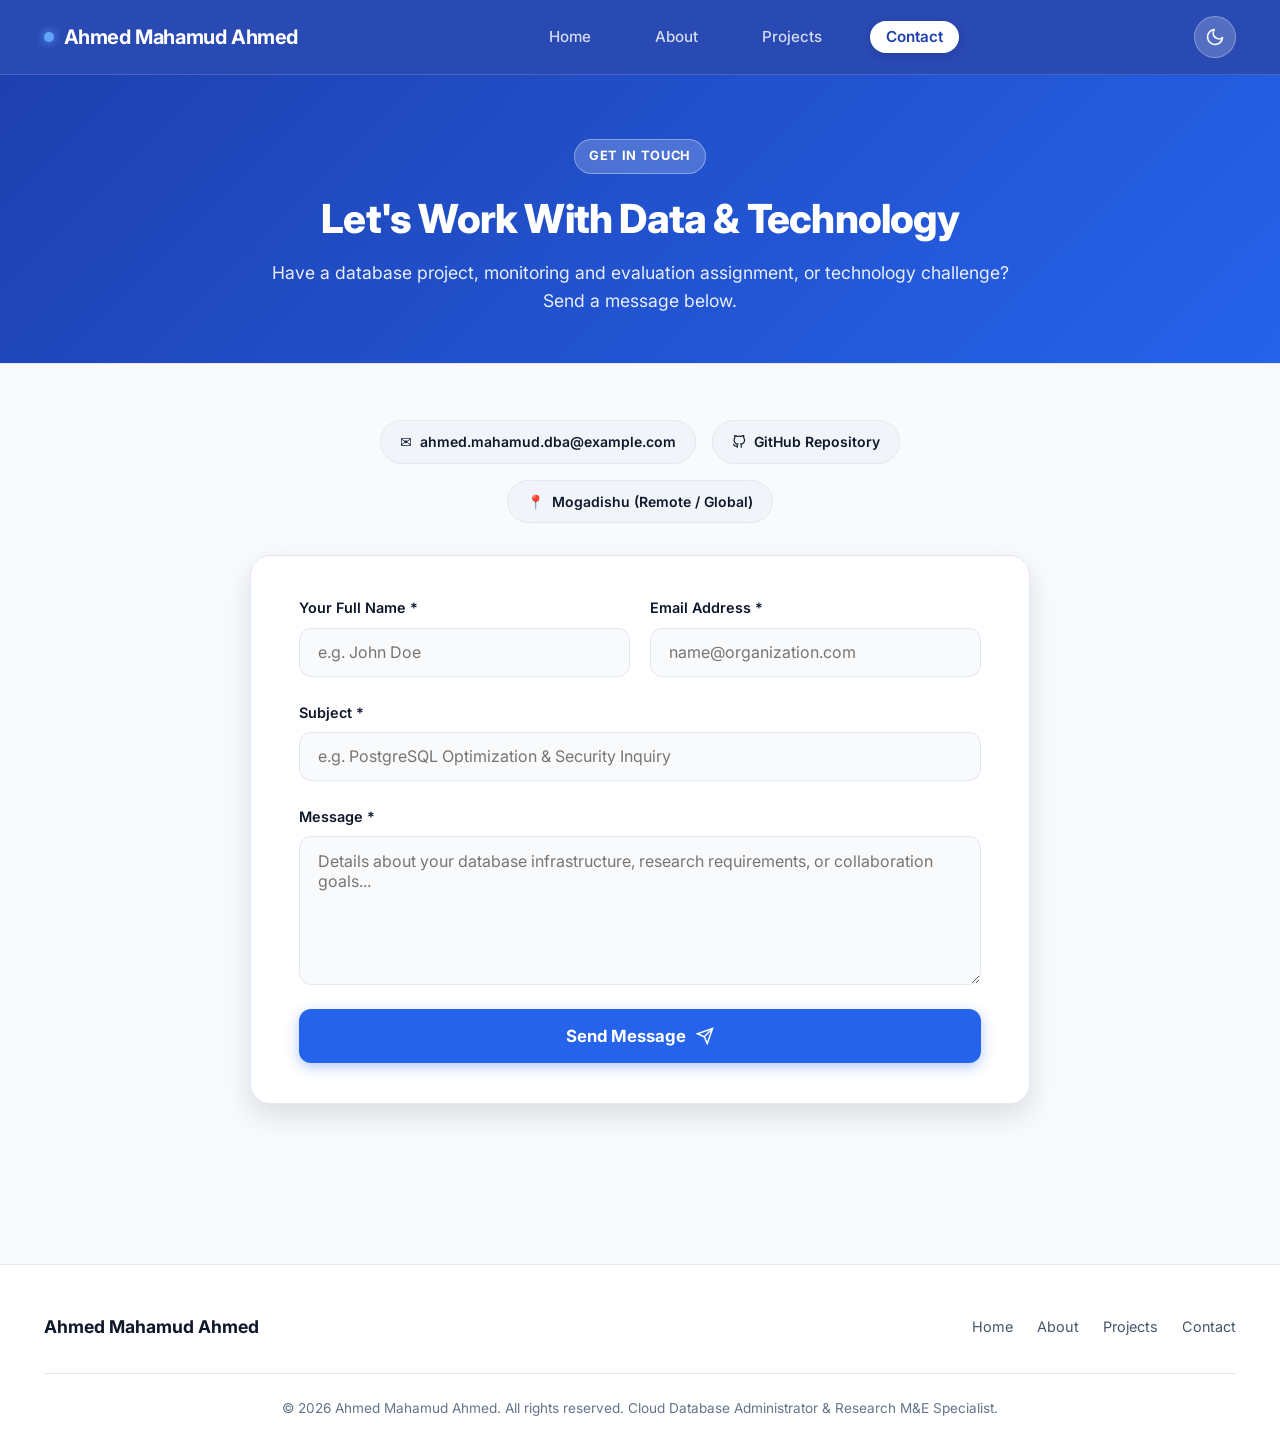
==== contact.html @ e93e739c "Initial commit: Complete portfolio website for Ahmed Mahamud Ahmed" ====
<!DOCTYPE html>
<html lang="en" data-theme="light">
<head>
  <meta charset="UTF-8" />
  <meta name="viewport" content="width=device-width, initial-scale=1.0" />
  <title>Contact | Ahmed Mahamud Ahmed</title>
  <meta name="description" content="Get in touch with Ahmed Mahamud Ahmed for database administration projects, PostgreSQL/SQL Server optimization, cloud database security, or research M&E assignments." />

  <!-- Google Fonts & Stylesheet -->
  <link rel="preconnect" href="https://fonts.googleapis.com">
  <link rel="preconnect" href="https://fonts.gstatic.com" crossorigin>
  <link href="https://fonts.googleapis.com/css2?family=Inter:wght@400;500;600;700;800&display=swap" rel="stylesheet">
  <link rel="stylesheet" href="css/style.css" />
</head>
<body>

  <!-- Navigation Bar -->
  <header class="navbar" id="navbar">
    <div class="container nav-container">
      <a href="index.html" class="nav-brand">
        <span class="brand-dot"></span>
        Ahmed Mahamud Ahmed
      </a>

      <nav>
        <ul class="nav-links">
          <li><a href="index.html" class="nav-link">Home</a></li>
          <li><a href="about.html" class="nav-link">About</a></li>
          <li><a href="projects.html" class="nav-link">Projects</a></li>
          <li><a href="contact.html" class="nav-link active">Contact</a></li>
        </ul>
      </nav>

      <div class="nav-actions">
        <button class="theme-toggle-btn" aria-label="Toggle Theme"></button>
        <button class="mobile-toggle-btn" aria-label="Open Navigation Menu">☰</button>
      </div>
    </div>
  </header>

  <!-- Mobile Drawer Overlay -->
  <div class="mobile-menu-overlay" id="mobile-menu-overlay">
    <div class="mobile-drawer">
      <div class="mobile-drawer-header">
        <span class="nav-brand">Ahmed Mahamud</span>
        <button class="mobile-drawer-close mobile-toggle-btn" aria-label="Close Navigation Menu">✕</button>
      </div>
      <ul class="mobile-nav-links">
        <li><a href="index.html" class="mobile-nav-link">Home</a></li>
        <li><a href="about.html" class="mobile-nav-link">About</a></li>
        <li><a href="projects.html" class="mobile-nav-link">Projects</a></li>
        <li><a href="contact.html" class="mobile-nav-link active">Contact</a></li>
      </ul>
      <div style="margin-top: auto; padding-top: 2rem;">
        <button class="theme-toggle-btn" style="width: 100%; border-radius: var(--radius-md);" aria-label="Toggle Theme">Toggle Dark/Light Mode</button>
      </div>
    </div>
  </div>

  <main>
    <!-- PAGE HEADER -->
    <header class="page-header">
      <div class="container" style="text-align: center;">
        <span class="badge badge-hero" style="margin-bottom: 0.8rem;">GET IN TOUCH</span>
        <h1 class="page-header-title" style="margin: 0 auto 0.5rem auto;">Let's Work With Data &amp; Technology</h1>
        <p class="page-header-subtitle" style="margin: 0 auto;">
          Have a database project, monitoring and evaluation assignment, or technology challenge? Send a message below.
        </p>
      </div>
    </header>

    <!-- REDESIGNED CENTERED CONTACT FORM SECTION -->
    <section class="section-padding" style="padding-top: 0;">
      <div class="container">
        <div class="contact-container-centered reveal">
          
          <!-- QUICK CONTACT CHIPS ROW -->
          <div class="contact-header-chips">
            <a href="mailto:ahmed.mahamud.dba@example.com" class="contact-chip">
              <span>✉️</span> ahmed.mahamud.dba@example.com
            </a>
            <a href="https://github.com/Garjoox/Ahmed-mohamud" target="_blank" rel="noopener" class="contact-chip">
              <svg width="14" height="14" viewBox="0 0 24 24" fill="none" stroke="currentColor" stroke-width="2"><path d="M9 19c-5 1.5-5-2.5-7-3m14 6v-3.87a3.37 3.37 0 0 0-.94-2.61c3.14-.35 6.44-1.54 6.44-7A5.44 5.44 0 0 0 20 4.77 5.07 5.07 0 0 0 19.91 1S18.73.65 16 2.48a13.38 13.38 0 0 0-7 0C6.27.65 5.09 1 5.09 1A5.07 5.07 0 0 0 5 4.77a5.44 5.44 0 0 0-1.5 3.78c0 5.42 3.3 6.61 6.44 7A3.37 3.37 0 0 0 9 18.13V22"></path></svg>
              GitHub Repository
            </a>
            <span class="contact-chip" style="cursor: default;">
              <span>📍</span> Mogadishu (Remote / Global)
            </span>
          </div>

          <!-- MAIN CONTACT CARD & FORM -->
          <div class="contact-card-redesigned">
            <form id="contact-form" novalidate>
              <div style="display: grid; grid-template-columns: 1fr 1fr; gap: 1.25rem;">
                <div class="form-group">
                  <label class="form-label" for="contact-name">Your Full Name *</label>
                  <input type="text" class="form-input" id="contact-name" placeholder="e.g. John Doe" required />
                </div>

                <div class="form-group">
                  <label class="form-label" for="contact-email">Email Address *</label>
                  <input type="email" class="form-input" id="contact-email" placeholder="name@organization.com" required />
                </div>
              </div>

              <div class="form-group">
                <label class="form-label" for="contact-subject">Subject *</label>
                <input type="text" class="form-input" id="contact-subject" placeholder="e.g. PostgreSQL Optimization &amp; Security Inquiry" required />
              </div>

              <div class="form-group">
                <label class="form-label" for="contact-message">Message *</label>
                <textarea class="form-textarea" id="contact-message" rows="6" placeholder="Details about your database infrastructure, research requirements, or collaboration goals..." required></textarea>
              </div>

              <button type="submit" class="btn btn-primary" style="width: 100%; padding: 1rem; font-size: 1.05rem; font-weight: 700; border-radius: var(--radius-md);">
                Send Message
                <svg width="18" height="18" viewBox="0 0 24 24" fill="none" stroke="currentColor" stroke-width="2"><line x1="22" y1="2" x2="11" y2="13"></line><polygon points="22 2 15 22 11 13 2 9 22 2"></polygon></svg>
              </button>
            </form>

            <!-- Success State Box -->
            <div id="contact-success-box" style="display: none; margin-top: 1.75rem; padding: 1.5rem; background: var(--bg-tertiary); border: 1px solid #10B981; border-radius: var(--radius-md); text-align: center;">
              <h4 style="color: #10B981; font-weight: 700; font-size: 1.1rem; margin-bottom: 0.5rem; display: flex; align-items: center; justify-content: center; gap: 0.5rem;">
                <span>✓</span> Message Prepared Successfully!
              </h4>
              <p style="font-size: 0.95rem; color: var(--text-secondary); margin-bottom: 1.25rem;">
                Your inquiry has been validated. Click below to launch your default email client to complete sending:
              </p>
              <a id="btn-mailto-fallback" href="#" class="btn btn-primary btn-sm" style="padding: 0.7rem 1.5rem;">
                Open Email Client
              </a>
            </div>
          </div>

        </div>
      </div>
    </section>
  </main>

  <!-- Footer -->
  <footer class="footer">
    <div class="container">
      <div class="footer-content">
        <div class="footer-brand">
          Ahmed Mahamud Ahmed
        </div>
        <ul class="footer-links">
          <li><a href="index.html" class="footer-link">Home</a></li>
          <li><a href="about.html" class="footer-link">About</a></li>
          <li><a href="projects.html" class="footer-link">Projects</a></li>
          <li><a href="contact.html" class="footer-link">Contact</a></li>
        </ul>
      </div>
      <div class="footer-bottom">
        &copy; 2026 Ahmed Mahamud Ahmed. All rights reserved. Cloud Database Administrator &amp; Research M&amp;E Specialist.
      </div>
    </div>
  </footer>

  <!-- JavaScript Modules -->
  <script src="js/theme.js"></script>
  <script src="js/main.js"></script>
</body>
</html>
---- css/style.css ----
/* ==========================================================================
   AHMED MAHAMUD AHMED - PORTFOLIO DESIGN SYSTEM
   Cloud Database Administrator | PostgreSQL | SQL Server | Research M&E
   ========================================================================== */

/* --------------------------------------------------------------------------
   1. CSS Custom Properties / Design Tokens
   -------------------------------------------------------------------------- */
:root {
  /* Default Light Theme Palette (Inspired by Vibrant Royal Blue Header) */
  --bg-primary: #F8FAFC;
  --bg-secondary: #FFFFFF;
  --bg-tertiary: #F1F5F9;
  --bg-glass: rgba(255, 255, 255, 0.85);
  
  --hero-bg: linear-gradient(135deg, #1E40AF 0%, #2563EB 60%, #3B82F6 100%);
  --hero-text: #FFFFFF;
  --hero-text-muted: rgba(255, 255, 255, 0.9);
  
  --text-primary: #0F172A;
  --text-secondary: #475569;
  --text-muted: #64748B;
  
  --accent-primary: #2563EB;
  --accent-hover: #1D4ED8;
  --accent-light: #EFF6FF;
  --accent-secondary: #0D9488;
  --accent-warm: #F97316;
  
  --border-color: #E2E8F0;
  --border-focus: #2563EB;
  --glass-border: rgba(226, 232, 240, 0.8);
  
  --shadow-sm: 0 1px 3px rgba(15, 23, 42, 0.06);
  --shadow-md: 0 4px 12px rgba(15, 23, 42, 0.08);
  --shadow-lg: 0 12px 28px rgba(15, 23, 42, 0.12);
  --shadow-glow: 0 0 30px rgba(37, 99, 235, 0.25);
  
  --radius-sm: 6px;
  --radius-md: 12px;
  --radius-lg: 20px;
  --radius-full: 9999px;
  
  --font-family: 'Inter', system-ui, -apple-system, BlinkMacSystemFont, 'Segoe UI', Roboto, sans-serif;
  --font-code: 'JetBrains Mono', Consolas, Monaco, monospace;
  --transition-fast: 0.2s cubic-bezier(0.4, 0, 0.2, 1);
  --transition-normal: 0.3s cubic-bezier(0.4, 0, 0.2, 1);
}

[data-theme="dark"] {
  /* Dark Theme Palette */
  --bg-primary: #0B0F19;
  --bg-secondary: #111827;
  --bg-tertiary: #1E293B;
  --bg-glass: rgba(17, 24, 39, 0.88);
  
  --hero-bg: linear-gradient(135deg, #0B0F19 0%, #1E293B 70%, #0F172A 100%);
  --hero-text: #F8FAFC;
  --hero-text-muted: #94A3B8;
  
  --text-primary: #F8FAFC;
  --text-secondary: #94A3B8;
  --text-muted: #64748B;
  
  --accent-primary: #38BDF8;
  --accent-hover: #7DD3FC;
  --accent-light: rgba(56, 189, 248, 0.12);
  --accent-secondary: #2DD4BF;
  --accent-warm: #FB923C;
  
  --border-color: #1E293B;
  --border-focus: #38BDF8;
  --glass-border: rgba(255, 255, 255, 0.1);
  
  --shadow-sm: 0 1px 3px rgba(0, 0, 0, 0.4);
  --shadow-md: 0 4px 14px rgba(0, 0, 0, 0.45);
  --shadow-lg: 0 16px 32px rgba(0, 0, 0, 0.6);
  --shadow-glow: 0 0 30px rgba(56, 189, 248, 0.25);
}

/* --------------------------------------------------------------------------
   2. Reset & Global Styles
   -------------------------------------------------------------------------- */
*, *::before, *::after {
  box-sizing: border-box;
  margin: 0;
  padding: 0;
}

html {
  scroll-behavior: smooth;
  font-size: 16px;
}

body {
  font-family: var(--font-family);
  background-color: var(--bg-primary);
  color: var(--text-primary);
  line-height: 1.6;
  transition: background-color var(--transition-normal), color var(--transition-normal);
  overflow-x: hidden;
  min-height: 100vh;
  display: flex;
  flex-direction: column;
}

main {
  flex: 1 0 auto;
}

a {
  color: var(--accent-primary);
  text-decoration: none;
  transition: color var(--transition-fast);
}

a:hover {
  color: var(--accent-hover);
}

img {
  max-width: 100%;
  height: auto;
  display: block;
}

button, input, select, textarea {
  font-family: inherit;
  font-size: inherit;
}

:focus-visible {
  outline: 2px solid var(--accent-primary);
  outline-offset: 3px;
}

/* --------------------------------------------------------------------------
   3. Container & Layout Utilities
   -------------------------------------------------------------------------- */
.container {
  width: 100%;
  max-width: 1240px;
  margin: 0 auto;
  padding: 0 1.5rem;
}

.section-padding {
  padding: 5rem 0;
}

.grid {
  display: grid;
  gap: 2rem;
}

.grid-1 { grid-template-columns: 1fr; }
.grid-2 { grid-template-columns: repeat(2, 1fr); }
.grid-3 { grid-template-columns: repeat(3, 1fr); }
.grid-4 { grid-template-columns: repeat(4, 1fr); }

@media (max-width: 1024px) {
  .grid-3, .grid-4 { grid-template-columns: repeat(2, 1fr); }
}

@media (max-width: 640px) {
  .grid-2, .grid-3, .grid-4 { grid-template-columns: 1fr; }
  .section-padding { padding: 3.5rem 0; }
}

/* Flex utilities */
.flex { display: flex; }
.flex-col { flex-direction: column; }
.items-center { align-items: center; }
.justify-between { justify-content: space-between; }
.justify-center { justify-content: center; }
.gap-1 { gap: 0.5rem; }
.gap-2 { gap: 1rem; }
.gap-3 { gap: 1.5rem; }
.gap-4 { gap: 2rem; }

/* --------------------------------------------------------------------------
   4. Navigation Bar
   -------------------------------------------------------------------------- */
.navbar {
  position: sticky;
  top: 0;
  z-index: 1000;
  background-color: var(--bg-glass);
  backdrop-filter: blur(12px);
  -webkit-backdrop-filter: blur(12px);
  border-bottom: 1px solid var(--glass-border);
  transition: background-color var(--transition-normal), border-color var(--transition-normal);
  padding: 1rem 0;
}

[data-theme="light"] .navbar {
  background-color: rgba(30, 64, 175, 0.95);
  border-bottom: 1px solid rgba(255, 255, 255, 0.15);
}

.nav-container {
  display: flex;
  align-items: center;
  justify-content: space-between;
}

.nav-brand {
  font-size: 1.25rem;
  font-weight: 700;
  color: var(--text-primary);
  display: flex;
  align-items: center;
  gap: 0.6rem;
  letter-spacing: -0.02em;
}

[data-theme="light"] .nav-brand {
  color: #FFFFFF;
}

.brand-dot {
  width: 10px;
  height: 10px;
  background-color: var(--accent-primary);
  border-radius: 50%;
  box-shadow: 0 0 10px var(--accent-primary);
}

[data-theme="light"] .brand-dot {
  background-color: #60A5FA;
  box-shadow: 0 0 10px #60A5FA;
}

.nav-links {
  display: flex;
  align-items: center;
  gap: 2rem;
  list-style: none;
}

.nav-link {
  font-weight: 500;
  font-size: 0.95rem;
  color: var(--text-secondary);
  position: relative;
  padding: 0.4rem 1rem;
  border-radius: var(--radius-full);
  transition: all var(--transition-fast);
}

[data-theme="light"] .nav-link {
  color: rgba(255, 255, 255, 0.8);
}

.nav-link:hover {
  color: var(--accent-primary);
}

[data-theme="light"] .nav-link:hover {
  color: #FFFFFF;
  background: rgba(255, 255, 255, 0.15);
}

.nav-link.active {
  color: var(--accent-primary);
  font-weight: 600;
}

[data-theme="light"] .nav-link.active {
  color: #1E40AF;
  background-color: #FFFFFF;
  box-shadow: 0 2px 8px rgba(0, 0, 0, 0.15);
}

.nav-actions {
  display: flex;
  align-items: center;
  gap: 1rem;
}

/* Theme Toggle Button */
.theme-toggle-btn {
  background: var(--bg-tertiary);
  border: 1px solid var(--border-color);
  color: var(--text-primary);
  width: 42px;
  height: 42px;
  border-radius: var(--radius-full);
  display: flex;
  align-items: center;
  justify-content: center;
  cursor: pointer;
  transition: all var(--transition-fast);
}

[data-theme="light"] .theme-toggle-btn {
  background: rgba(255, 255, 255, 0.2);
  border-color: rgba(255, 255, 255, 0.3);
  color: #FFFFFF;
}

.theme-toggle-btn:hover {
  border-color: var(--accent-primary);
  color: var(--accent-primary);
  transform: translateY(-1px);
}

[data-theme="light"] .theme-toggle-btn:hover {
  background: rgba(255, 255, 255, 0.3);
  color: #FFFFFF;
}

/* Mobile Hamburger Toggle */
.mobile-toggle-btn {
  display: none;
  background: none;
  border: none;
  color: var(--text-primary);
  font-size: 1.5rem;
  cursor: pointer;
  padding: 0.4rem;
}

[data-theme="light"] .mobile-toggle-btn {
  color: #FFFFFF;
}

/* Mobile Menu Drawer */
.mobile-menu-overlay {
  position: fixed;
  top: 0;
  left: 0;
  width: 100vw;
  height: 100vh;
  background: rgba(15, 23, 42, 0.6);
  backdrop-filter: blur(4px);
  z-index: 1050;
  opacity: 0;
  visibility: hidden;
  transition: all var(--transition-normal);
}

.mobile-menu-overlay.is-active {
  opacity: 1;
  visibility: visible;
}

.mobile-drawer {
  position: fixed;
  top: 0;
  right: -300px;
  width: 280px;
  height: 100vh;
  background: var(--bg-secondary);
  z-index: 1100;
  padding: 2rem 1.5rem;
  display: flex;
  flex-direction: column;
  justify-content: space-between;
  box-shadow: var(--shadow-lg);
  transition: right var(--transition-normal);
}

.mobile-menu-overlay.is-active .mobile-drawer {
  right: 0;
}

.mobile-drawer-header {
  display: flex;
  align-items: center;
  justify-content: space-between;
  padding-bottom: 1.5rem;
  border-bottom: 1px solid var(--border-color);
}

.mobile-nav-links {
  list-style: none;
  display: flex;
  flex-direction: column;
  gap: 1.25rem;
  margin-top: 2rem;
}

.mobile-nav-link {
  font-size: 1.1rem;
  font-weight: 600;
  color: var(--text-primary);
  display: block;
}

.mobile-nav-link.active {
  color: var(--accent-primary);
}

@media (max-width: 860px) {
  .nav-links { display: none; }
  .mobile-toggle-btn { display: block; }
}

/* --------------------------------------------------------------------------
   5. Buttons & Badges
   -------------------------------------------------------------------------- */
.btn {
  display: inline-flex;
  align-items: center;
  justify-content: center;
  gap: 0.6rem;
  font-weight: 600;
  font-size: 0.95rem;
  padding: 0.8rem 1.6rem;
  border-radius: var(--radius-full);
  border: 1px solid transparent;
  cursor: pointer;
  transition: all var(--transition-fast);
  text-decoration: none;
}

.btn-primary {
  background-color: var(--accent-primary);
  color: #FFFFFF;
  box-shadow: 0 4px 14px rgba(37, 99, 235, 0.35);
}

.btn-primary:hover {
  background-color: var(--accent-hover);
  color: #FFFFFF;
  transform: translateY(-2px);
  box-shadow: 0 6px 20px rgba(37, 99, 235, 0.45);
}

.btn-hero-white {
  background-color: #FFFFFF;
  color: #1E40AF;
  font-weight: 700;
  box-shadow: 0 4px 16px rgba(0, 0, 0, 0.15);
}

.btn-hero-white:hover {
  background-color: #F8FAFC;
  transform: translateY(-2px);
  box-shadow: 0 6px 20px rgba(0, 0, 0, 0.25);
  color: #1E3A8A;
}

.btn-hero-outline {
  background: rgba(255, 255, 255, 0.12);
  color: #FFFFFF;
  border: 1px solid rgba(255, 255, 255, 0.4);
}

.btn-hero-outline:hover {
  background: rgba(255, 255, 255, 0.25);
  border-color: #FFFFFF;
  color: #FFFFFF;
  transform: translateY(-2px);
}

.btn-secondary {
  background-color: var(--bg-tertiary);
  color: var(--text-primary);
  border-color: var(--border-color);
}

.btn-secondary:hover {
  background-color: var(--bg-secondary);
  border-color: var(--accent-primary);
  color: var(--accent-primary);
  transform: translateY(-2px);
}

.btn-outline {
  background: transparent;
  color: var(--accent-primary);
  border-color: var(--accent-primary);
}

.btn-outline:hover {
  background: var(--accent-light);
  transform: translateY(-2px);
}

.btn-sm {
  padding: 0.45rem 1rem;
  font-size: 0.85rem;
}

.badge {
  display: inline-flex;
  align-items: center;
  gap: 0.4rem;
  padding: 0.4rem 0.9rem;
  border-radius: var(--radius-full);
  font-size: 0.8rem;
  font-weight: 700;
  letter-spacing: 0.05em;
  text-transform: uppercase;
}

.badge-primary {
  background: var(--accent-light);
  color: var(--accent-primary);
  border: 1px solid rgba(37, 99, 235, 0.25);
}

.badge-hero {
  background: rgba(255, 255, 255, 0.2);
  color: #FFFFFF;
  border: 1px solid rgba(255, 255, 255, 0.35);
  backdrop-filter: blur(6px);
}

.badge-warm {
  background: rgba(249, 115, 22, 0.15);
  color: var(--accent-warm);
  border: 1px solid rgba(249, 115, 22, 0.3);
}

.tech-tag {
  display: inline-block;
  padding: 0.25rem 0.65rem;
  background-color: var(--bg-tertiary);
  color: var(--text-secondary);
  border: 1px solid var(--border-color);
  border-radius: var(--radius-sm);
  font-size: 0.75rem;
  font-weight: 600;
}

/* --------------------------------------------------------------------------
   6. Hero Section (Vivid Royal Blue Header in Light Mode)
   -------------------------------------------------------------------------- */
.hero-section {
  padding: 5rem 0 6rem 0;
  position: relative;
  background: var(--hero-bg);
  transition: background var(--transition-normal);
}

[data-theme="light"] .hero-section {
  color: var(--hero-text);
}

.hero-grid {
  display: grid;
  grid-template-columns: 1.2fr 0.8fr;
  align-items: center;
  gap: 3.5rem;
}

.hero-badge {
  margin-bottom: 1.25rem;
}

.hero-title {
  font-size: 3.25rem;
  font-weight: 800;
  line-height: 1.15;
  color: var(--hero-text);
  margin-bottom: 1.25rem;
  letter-spacing: -0.03em;
}

[data-theme="dark"] .hero-title-accent {
  background: linear-gradient(135deg, var(--accent-primary) 0%, var(--accent-secondary) 100%);
  -webkit-background-clip: text;
  -webkit-text-fill-color: transparent;
}

[data-theme="light"] .hero-title-accent {
  color: #FFFFFF;
}

.hero-subtitle {
  font-size: 1.15rem;
  color: var(--hero-text-muted);
  margin-bottom: 2.25rem;
  max-width: 620px;
  line-height: 1.7;
}

.hero-actions {
  display: flex;
  align-items: center;
  gap: 1.25rem;
  flex-wrap: wrap;
}

/* Hero Profile Frame & Visual Container */
.hero-visual-container {
  position: relative;
  display: flex;
  justify-content: center;
  align-items: center;
}

.profile-card {
  background: var(--bg-secondary);
  border: 1px solid var(--border-color);
  border-radius: var(--radius-lg);
  padding: 1.75rem;
  box-shadow: var(--shadow-lg), var(--shadow-glow);
  position: relative;
  width: 100%;
  max-width: 380px;
  text-align: center;
  transition: transform var(--transition-normal), border-color var(--transition-normal);
}

[data-theme="light"] .profile-card {
  background: rgba(255, 255, 255, 0.15);
  backdrop-filter: blur(16px);
  -webkit-backdrop-filter: blur(16px);
  border: 1px solid rgba(255, 255, 255, 0.3);
  box-shadow: 0 20px 40px rgba(0, 0, 0, 0.2);
}

.profile-card:hover {
  transform: translateY(-4px);
}

.profile-image-frame {
  width: 220px;
  height: 220px;
  border-radius: var(--radius-full);
  margin: 0 auto 1.25rem auto;
  position: relative;
  padding: 6px;
  background: linear-gradient(135deg, #38BDF8, #F97316);
  box-shadow: 0 8px 24px rgba(0, 0, 0, 0.25);
}

.profile-img-preview {
  width: 100%;
  height: 100%;
  border-radius: var(--radius-full);
  object-fit: cover;
  background-color: var(--bg-tertiary);
  display: block;
}

.profile-info h3 {
  font-size: 1.3rem;
  font-weight: 700;
  color: var(--text-primary);
  margin-bottom: 0.2rem;
}

[data-theme="light"] .profile-info h3 {
  color: #FFFFFF;
}

.profile-info p {
  font-size: 0.85rem;
  color: var(--text-secondary);
  font-weight: 500;
}

[data-theme="light"] .profile-info p {
  color: rgba(255, 255, 255, 0.85);
}

/* Floating Status Pills */
.stat-pill {
  position: absolute;
  background: var(--bg-secondary);
  border: 1px solid var(--border-color);
  padding: 0.6rem 1rem;
  border-radius: var(--radius-full);
  box-shadow: var(--shadow-md);
  display: flex;
  align-items: center;
  gap: 0.6rem;
  font-size: 0.8rem;
  font-weight: 600;
  color: var(--text-primary);
  z-index: 2;
  white-space: nowrap;
}

[data-theme="light"] .stat-pill {
  background: #FFFFFF;
  color: #0F172A;
  border: none;
  box-shadow: 0 8px 20px rgba(0, 0, 0, 0.15);
}

.stat-pill-top {
  top: -15px;
  left: -20px;
}

.stat-pill-bottom {
  bottom: -15px;
  right: -20px;
}

@media (max-width: 960px) {
  .hero-grid {
    grid-template-columns: 1fr;
    text-align: center;
    gap: 3rem;
  }
  .hero-title { font-size: 2.35rem; }
  .hero-subtitle { margin: 0 auto 2rem auto; }
  .hero-actions { justify-content: center; }
  .stat-pill-top { left: 0; }
  .stat-pill-bottom { right: 0; }
}

/* --------------------------------------------------------------------------
   7. Page Header (For Inner Pages)
   -------------------------------------------------------------------------- */
.page-header {
  padding: 4rem 0 3rem 0;
  background: var(--bg-tertiary);
  border-bottom: 1px solid var(--border-color);
  margin-bottom: 3.5rem;
}

[data-theme="light"] .page-header {
  background: linear-gradient(135deg, #1E40AF 0%, #2563EB 100%);
  color: #FFFFFF;
}

.page-header-title {
  font-size: 2.5rem;
  font-weight: 800;
  color: var(--text-primary);
  margin-bottom: 0.5rem;
  letter-spacing: -0.02em;
}

[data-theme="light"] .page-header-title {
  color: #FFFFFF;
}

.page-header-subtitle {
  font-size: 1.1rem;
  color: var(--text-secondary);
  max-width: 750px;
}

[data-theme="light"] .page-header-subtitle {
  color: rgba(255, 255, 255, 0.9);
}

/* --------------------------------------------------------------------------
   8. Cards & Grid System
   -------------------------------------------------------------------------- */
.card {
  background: var(--bg-secondary);
  border: 1px solid var(--border-color);
  border-radius: var(--radius-md);
  padding: 1.75rem;
  box-shadow: var(--shadow-sm);
  transition: all var(--transition-normal);
  display: flex;
  flex-direction: column;
}

.card:hover {
  transform: translateY(-4px);
  box-shadow: var(--shadow-md);
  border-color: var(--accent-primary);
}

.card-img-container {
  width: 100%;
  height: 200px;
  border-radius: var(--radius-sm);
  overflow: hidden;
  margin-bottom: 1.25rem;
  background-color: var(--bg-tertiary);
  position: relative;
}

.card-img {
  width: 100%;
  height: 100%;
  object-fit: cover;
  transition: transform var(--transition-normal);
}

.card:hover .card-img {
  transform: scale(1.04);
}

.card-title {
  font-size: 1.25rem;
  font-weight: 700;
  color: var(--text-primary);
  margin-bottom: 0.6rem;
  line-height: 1.3;
}

.card-desc {
  font-size: 0.925rem;
  color: var(--text-secondary);
  margin-bottom: 1.25rem;
  flex-grow: 1;
  line-height: 1.6;
}

.card-tags {
  display: flex;
  flex-wrap: wrap;
  gap: 0.5rem;
  margin-bottom: 1.25rem;
}

.card-actions {
  display: flex;
  align-items: center;
  justify-content: space-between;
  gap: 0.6rem;
  margin-top: auto;
  padding-top: 1rem;
  border-top: 1px solid var(--border-color);
}

/* --------------------------------------------------------------------------
   9. Technical Focus Cards (About Page)
   -------------------------------------------------------------------------- */
.tech-focus-card {
  background: var(--bg-secondary);
  border: 1px solid var(--border-color);
  border-radius: var(--radius-md);
  padding: 1.5rem;
  display: flex;
  align-items: flex-start;
  gap: 1.25rem;
  transition: all var(--transition-fast);
}

.tech-focus-card:hover {
  border-color: var(--accent-primary);
  box-shadow: var(--shadow-md);
  transform: translateY(-2px);
}

.tech-icon-box {
  width: 48px;
  height: 48px;
  border-radius: var(--radius-sm);
  background: var(--accent-light);
  color: var(--accent-primary);
  display: flex;
  align-items: center;
  justify-content: center;
  font-size: 1.4rem;
  flex-shrink: 0;
}

.tech-focus-content h4 {
  font-size: 1.05rem;
  font-weight: 700;
  color: var(--text-primary);
  margin-bottom: 0.25rem;
}

.tech-focus-content p {
  font-size: 0.875rem;
  color: var(--text-secondary);
}

/* --------------------------------------------------------------------------
   10. Redesigned Contact Form & Section (Clean, Centered, No Direct Channels)
   -------------------------------------------------------------------------- */
.contact-container-centered {
  max-width: 780px;
  margin: 0 auto;
}

.contact-card-redesigned {
  background: var(--bg-secondary);
  border: 1px solid var(--border-color);
  border-radius: var(--radius-lg);
  padding: 2.5rem 3rem;
  box-shadow: var(--shadow-lg);
}

@media (max-width: 640px) {
  .contact-card-redesigned { padding: 1.75rem 1.25rem; }
}

.contact-header-chips {
  display: flex;
  flex-wrap: wrap;
  justify-content: center;
  gap: 1rem;
  margin-bottom: 2rem;
}

.contact-chip {
  display: inline-flex;
  align-items: center;
  gap: 0.5rem;
  padding: 0.6rem 1.2rem;
  background: var(--bg-tertiary);
  border: 1px solid var(--border-color);
  border-radius: var(--radius-full);
  font-size: 0.875rem;
  font-weight: 600;
  color: var(--text-primary);
  text-decoration: none;
  transition: all var(--transition-fast);
}

.contact-chip:hover {
  border-color: var(--accent-primary);
  color: var(--accent-primary);
  transform: translateY(-2px);
}

.form-group {
  margin-bottom: 1.5rem;
  display: flex;
  flex-direction: column;
  gap: 0.5rem;
}

.form-label {
  font-weight: 600;
  font-size: 0.9rem;
  color: var(--text-primary);
}

.form-input, .form-textarea, .form-select {
  width: 100%;
  padding: 0.85rem 1.1rem;
  background: var(--bg-primary);
  border: 1px solid var(--border-color);
  border-radius: var(--radius-md);
  color: var(--text-primary);
  transition: all var(--transition-fast);
}

.form-input:focus, .form-textarea:focus, .form-select:focus {
  border-color: var(--border-focus);
  box-shadow: 0 0 0 3px rgba(37, 99, 235, 0.18);
  outline: none;
}

.form-error-msg {
  font-size: 0.8rem;
  color: #EF4444;
  display: none;
}

.form-group.has-error .form-input,
.form-group.has-error .form-textarea {
  border-color: #EF4444;
}

.form-group.has-error .form-error-msg {
  display: block;
}

/* --------------------------------------------------------------------------
   11. Toast Notification Component
   -------------------------------------------------------------------------- */
.toast-container {
  position: fixed;
  bottom: 2rem;
  right: 2rem;
  z-index: 3000;
  display: flex;
  flex-direction: column;
  gap: 0.75rem;
}

.toast {
  background: var(--bg-secondary);
  color: var(--text-primary);
  border: 1px solid var(--border-color);
  border-left: 4px solid var(--accent-primary);
  padding: 0.9rem 1.4rem;
  border-radius: var(--radius-sm);
  box-shadow: var(--shadow-lg);
  font-size: 0.9rem;
  font-weight: 600;
  display: flex;
  align-items: center;
  gap: 0.8rem;
  animation: toastSlideIn 0.3s ease forwards;
}

.toast-success { border-left-color: #10B981; }
.toast-error { border-left-color: #EF4444; }

@keyframes toastSlideIn {
  from { transform: translateX(100%); opacity: 0; }
  to { transform: translateX(0); opacity: 1; }
}

/* --------------------------------------------------------------------------
   12. Scroll Reveal Animations
   -------------------------------------------------------------------------- */
.reveal {
  opacity: 0;
  transform: translateY(30px);
  transition: opacity 0.6s cubic-bezier(0.4, 0, 0.2, 1), transform 0.6s cubic-bezier(0.4, 0, 0.2, 1);
}

.reveal.active {
  opacity: 1;
  transform: translateY(0);
}

/* --------------------------------------------------------------------------
   13. Footer Component
   -------------------------------------------------------------------------- */
.footer {
  background: var(--bg-secondary);
  border-top: 1px solid var(--border-color);
  padding: 3rem 0 2rem 0;
  margin-top: 5rem;
}

.footer-content {
  display: flex;
  justify-content: space-between;
  align-items: center;
  flex-wrap: wrap;
  gap: 1.5rem;
  padding-bottom: 2rem;
  border-bottom: 1px solid var(--border-color);
}

.footer-brand {
  font-weight: 700;
  font-size: 1.1rem;
  color: var(--text-primary);
}

.footer-links {
  display: flex;
  gap: 1.5rem;
  list-style: none;
}

.footer-link {
  color: var(--text-secondary);
  font-size: 0.9rem;
}

.footer-link:hover {
  color: var(--accent-primary);
}

.footer-bottom {
  padding-top: 1.5rem;
  text-align: center;
  font-size: 0.85rem;
  color: var(--text-muted);
}
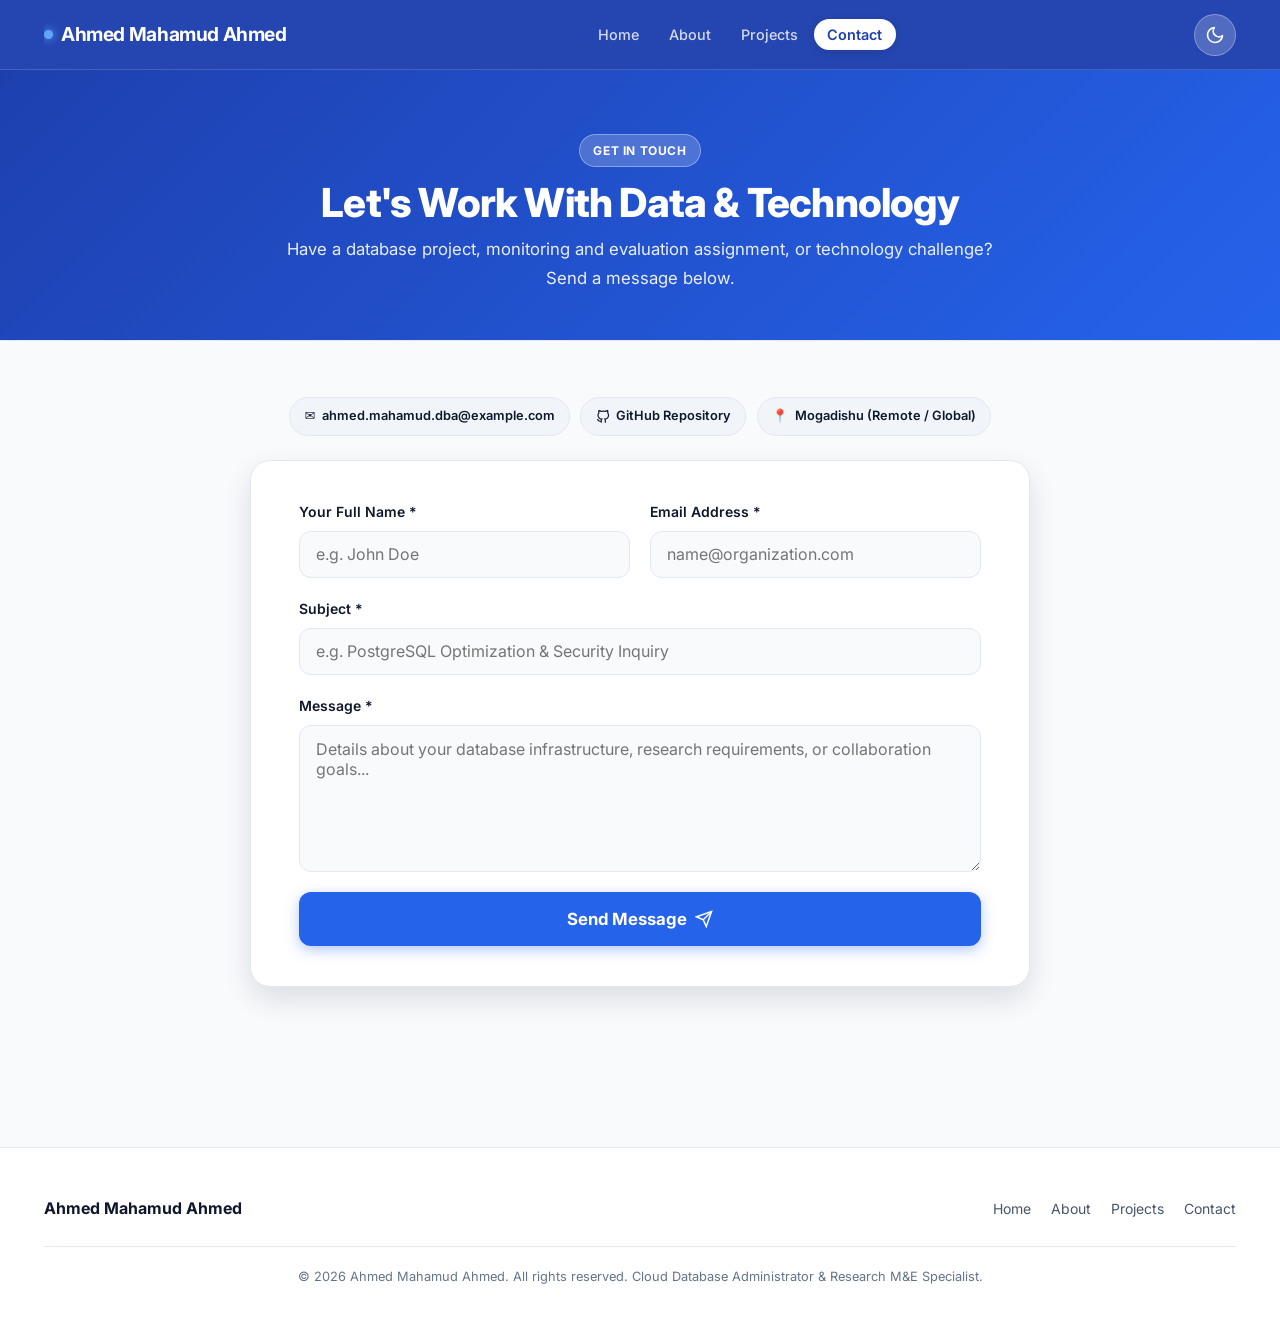
==== commit 1a6cc913: "Enhance mobile responsive design with fluid scaling, touch optimization and layout fixes" ====
--- a/contact.html
+++ b/contact.html
@@ -91,7 +91,7 @@
           <!-- MAIN CONTACT CARD & FORM -->
           <div class="contact-card-redesigned">
             <form id="contact-form" novalidate>
-              <div style="display: grid; grid-template-columns: 1fr 1fr; gap: 1.25rem;">
+              <div class="form-grid-2col">
                 <div class="form-group">
                   <label class="form-label" for="contact-name">Your Full Name *</label>
                   <input type="text" class="form-input" id="contact-name" placeholder="e.g. John Doe" required />
--- a/css/style.css
+++ b/css/style.css
@@ -1,77 +1,75 @@
-/* ==========================================================================
+﻿/* ==========================================================================
    AHMED MAHAMUD AHMED - PORTFOLIO DESIGN SYSTEM
    Cloud Database Administrator | PostgreSQL | SQL Server | Research M&E
+   Mobile-First Professional Responsive Design
    ========================================================================== */
 
 /* --------------------------------------------------------------------------
    1. CSS Custom Properties / Design Tokens
    -------------------------------------------------------------------------- */
 :root {
-  /* Default Light Theme Palette (Inspired by Vibrant Royal Blue Header) */
   --bg-primary: #F8FAFC;
   --bg-secondary: #FFFFFF;
   --bg-tertiary: #F1F5F9;
   --bg-glass: rgba(255, 255, 255, 0.85);
-  
+
   --hero-bg: linear-gradient(135deg, #1E40AF 0%, #2563EB 60%, #3B82F6 100%);
   --hero-text: #FFFFFF;
   --hero-text-muted: rgba(255, 255, 255, 0.9);
-  
+
   --text-primary: #0F172A;
   --text-secondary: #475569;
   --text-muted: #64748B;
-  
+
   --accent-primary: #2563EB;
   --accent-hover: #1D4ED8;
   --accent-light: #EFF6FF;
   --accent-secondary: #0D9488;
   --accent-warm: #F97316;
-  
+
   --border-color: #E2E8F0;
   --border-focus: #2563EB;
   --glass-border: rgba(226, 232, 240, 0.8);
-  
+
   --shadow-sm: 0 1px 3px rgba(15, 23, 42, 0.06);
   --shadow-md: 0 4px 12px rgba(15, 23, 42, 0.08);
   --shadow-lg: 0 12px 28px rgba(15, 23, 42, 0.12);
   --shadow-glow: 0 0 30px rgba(37, 99, 235, 0.25);
-  
+
   --radius-sm: 6px;
   --radius-md: 12px;
   --radius-lg: 20px;
   --radius-full: 9999px;
-  
+
   --font-family: 'Inter', system-ui, -apple-system, BlinkMacSystemFont, 'Segoe UI', Roboto, sans-serif;
-  --font-code: 'JetBrains Mono', Consolas, Monaco, monospace;
   --transition-fast: 0.2s cubic-bezier(0.4, 0, 0.2, 1);
   --transition-normal: 0.3s cubic-bezier(0.4, 0, 0.2, 1);
 }
 
-[data-theme="dark"] {
-  /* Dark Theme Palette */
+[data-theme=dark] {
   --bg-primary: #0B0F19;
   --bg-secondary: #111827;
   --bg-tertiary: #1E293B;
   --bg-glass: rgba(17, 24, 39, 0.88);
-  
+
   --hero-bg: linear-gradient(135deg, #0B0F19 0%, #1E293B 70%, #0F172A 100%);
   --hero-text: #F8FAFC;
   --hero-text-muted: #94A3B8;
-  
+
   --text-primary: #F8FAFC;
   --text-secondary: #94A3B8;
   --text-muted: #64748B;
-  
+
   --accent-primary: #38BDF8;
   --accent-hover: #7DD3FC;
   --accent-light: rgba(56, 189, 248, 0.12);
   --accent-secondary: #2DD4BF;
   --accent-warm: #FB923C;
-  
+
   --border-color: #1E293B;
   --border-focus: #38BDF8;
   --glass-border: rgba(255, 255, 255, 0.1);
-  
+
   --shadow-sm: 0 1px 3px rgba(0, 0, 0, 0.4);
   --shadow-md: 0 4px 14px rgba(0, 0, 0, 0.45);
   --shadow-lg: 0 16px 32px rgba(0, 0, 0, 0.6);
@@ -90,6 +88,8 @@
 html {
   scroll-behavior: smooth;
   font-size: 16px;
+  -webkit-text-size-adjust: 100%;
+  text-size-adjust: 100%;
 }
 
 body {
@@ -104,70 +104,65 @@
   flex-direction: column;
 }
 
-main {
-  flex: 1 0 auto;
-}
+main { flex: 1 0 auto; }
 
 a {
   color: var(--accent-primary);
   text-decoration: none;
   transition: color var(--transition-fast);
 }
-
-a:hover {
-  color: var(--accent-hover);
-}
-
-img {
-  max-width: 100%;
-  height: auto;
-  display: block;
-}
-
-button, input, select, textarea {
-  font-family: inherit;
-  font-size: inherit;
-}
-
-:focus-visible {
-  outline: 2px solid var(--accent-primary);
-  outline-offset: 3px;
-}
-
-/* --------------------------------------------------------------------------
-   3. Container & Layout Utilities
+a:hover { color: var(--accent-hover); }
+
+img { max-width: 100%; height: auto; display: block; }
+
+button, input, select, textarea { font-family: inherit; font-size: inherit; }
+
+:focus-visible { outline: 2px solid var(--accent-primary); outline-offset: 3px; }
+
+html, body { max-width: 100%; overflow-x: hidden; }
+
+/* --------------------------------------------------------------------------
+   3. Container & Layout
    -------------------------------------------------------------------------- */
 .container {
   width: 100%;
   max-width: 1240px;
   margin: 0 auto;
-  padding: 0 1.5rem;
-}
-
-.section-padding {
-  padding: 5rem 0;
-}
-
-.grid {
-  display: grid;
-  gap: 2rem;
+  padding: 0 1.25rem;
+}
+
+@media (min-width: 768px) {
+  .container { padding: 0 1.5rem; }
+}
+
+.section-padding { padding: 3.5rem 0; }
+
+@media (min-width: 768px) {
+  .section-padding { padding: 5rem 0; }
+}
+
+.grid { display: grid; gap: 1.5rem; }
+
+@media (min-width: 768px) {
+  .grid { gap: 2rem; }
 }
 
 .grid-1 { grid-template-columns: 1fr; }
-.grid-2 { grid-template-columns: repeat(2, 1fr); }
-.grid-3 { grid-template-columns: repeat(3, 1fr); }
-.grid-4 { grid-template-columns: repeat(4, 1fr); }
-
-@media (max-width: 1024px) {
-  .grid-3, .grid-4 { grid-template-columns: repeat(2, 1fr); }
-}
-
-@media (max-width: 640px) {
-  .grid-2, .grid-3, .grid-4 { grid-template-columns: 1fr; }
-  .section-padding { padding: 3.5rem 0; }
-}
-
-/* Flex utilities */
+.grid-2 { grid-template-columns: 1fr; }
+.grid-3 { grid-template-columns: 1fr; }
+.grid-4 { grid-template-columns: 1fr 1fr; }
+
+@media (min-width: 600px) {
+  .grid-2 { grid-template-columns: repeat(2, 1fr); }
+  .grid-3 { grid-template-columns: repeat(2, 1fr); }
+  .grid-4 { grid-template-columns: repeat(2, 1fr); }
+}
+
+@media (min-width: 1024px) {
+  .grid-3 { grid-template-columns: repeat(3, 1fr); }
+  .grid-4 { grid-template-columns: repeat(4, 1fr); }
+}
+
 .flex { display: flex; }
 .flex-col { flex-direction: column; }
 .items-center { align-items: center; }
@@ -190,11 +185,11 @@
   -webkit-backdrop-filter: blur(12px);
   border-bottom: 1px solid var(--glass-border);
   transition: background-color var(--transition-normal), border-color var(--transition-normal);
-  padding: 1rem 0;
-}
-
-[data-theme="light"] .navbar {
-  background-color: rgba(30, 64, 175, 0.95);
+  padding: 0.85rem 0;
+}
+
+[data-theme=light] .navbar {
+  background-color: rgba(30, 64, 175, 0.97);
   border-bottom: 1px solid rgba(255, 255, 255, 0.15);
 }
 
@@ -202,83 +197,73 @@
   display: flex;
   align-items: center;
   justify-content: space-between;
+  gap: 0.75rem;
 }
 
 .nav-brand {
-  font-size: 1.25rem;
+  font-size: clamp(0.85rem, 3.5vw, 1.2rem);
   font-weight: 700;
   color: var(--text-primary);
   display: flex;
   align-items: center;
-  gap: 0.6rem;
+  gap: 0.5rem;
   letter-spacing: -0.02em;
-}
-
-[data-theme="light"] .nav-brand {
-  color: #FFFFFF;
-}
+  flex-shrink: 1;
+  white-space: nowrap;
+  overflow: hidden;
+  text-overflow: ellipsis;
+  min-width: 0;
+}
+
+[data-theme=light] .nav-brand { color: #FFFFFF; }
 
 .brand-dot {
-  width: 10px;
-  height: 10px;
+  width: 9px;
+  height: 9px;
   background-color: var(--accent-primary);
   border-radius: 50%;
-  box-shadow: 0 0 10px var(--accent-primary);
-}
-
-[data-theme="light"] .brand-dot {
+  box-shadow: 0 0 8px var(--accent-primary);
+  flex-shrink: 0;
+}
+
+[data-theme=light] .brand-dot {
   background-color: #60A5FA;
-  box-shadow: 0 0 10px #60A5FA;
+  box-shadow: 0 0 8px #60A5FA;
 }
 
 .nav-links {
   display: flex;
   align-items: center;
-  gap: 2rem;
+  gap: 0.15rem;
   list-style: none;
 }
 
 .nav-link {
   font-weight: 500;
-  font-size: 0.95rem;
+  font-size: 0.9rem;
   color: var(--text-secondary);
-  position: relative;
-  padding: 0.4rem 1rem;
+  padding: 0.45rem 0.85rem;
   border-radius: var(--radius-full);
   transition: all var(--transition-fast);
-}
-
-[data-theme="light"] .nav-link {
-  color: rgba(255, 255, 255, 0.8);
-}
-
-.nav-link:hover {
-  color: var(--accent-primary);
-}
-
-[data-theme="light"] .nav-link:hover {
-  color: #FFFFFF;
-  background: rgba(255, 255, 255, 0.15);
-}
-
-.nav-link.active {
-  color: var(--accent-primary);
-  font-weight: 600;
-}
-
-[data-theme="light"] .nav-link.active {
+  white-space: nowrap;
+}
+
+[data-theme=light] .nav-link { color: rgba(255, 255, 255, 0.8); }
+
+.nav-link:hover { color: var(--accent-primary); background: var(--accent-light); }
+
+[data-theme=light] .nav-link:hover { color: #FFFFFF; background: rgba(255, 255, 255, 0.15); }
+
+.nav-link.active { color: var(--accent-primary); font-weight: 600; }
+
+[data-theme=light] .nav-link.active {
   color: #1E40AF;
   background-color: #FFFFFF;
   box-shadow: 0 2px 8px rgba(0, 0, 0, 0.15);
 }
 
-.nav-actions {
-  display: flex;
-  align-items: center;
-  gap: 1rem;
-}
-
-/* Theme Toggle Button */
+.nav-actions { display: flex; align-items: center; gap: 0.6rem; flex-shrink: 0; }
+
 .theme-toggle-btn {
   background: var(--bg-tertiary);
   border: 1px solid var(--border-color);
@@ -293,7 +278,7 @@
   transition: all var(--transition-fast);
 }
 
-[data-theme="light"] .theme-toggle-btn {
+[data-theme=light] .theme-toggle-btn {
   background: rgba(255, 255, 255, 0.2);
   border-color: rgba(255, 255, 255, 0.3);
   color: #FFFFFF;
@@ -305,12 +290,12 @@
   transform: translateY(-1px);
 }
 
-[data-theme="light"] .theme-toggle-btn:hover {
+[data-theme=light] .theme-toggle-btn:hover {
   background: rgba(255, 255, 255, 0.3);
   color: #FFFFFF;
-}
-
-/* Mobile Hamburger Toggle */
+  border-color: rgba(255, 255, 255, 0.5);
+}
+
 .mobile-toggle-btn {
   display: none;
   background: none;
@@ -319,82 +304,89 @@
   font-size: 1.5rem;
   cursor: pointer;
   padding: 0.4rem;
-}
-
-[data-theme="light"] .mobile-toggle-btn {
-  color: #FFFFFF;
-}
-
-/* Mobile Menu Drawer */
+  min-width: 44px;
+  min-height: 44px;
+  align-items: center;
+  justify-content: center;
+  border-radius: var(--radius-sm);
+  transition: background var(--transition-fast);
+}
+
+.mobile-toggle-btn:hover { background: var(--bg-tertiary); }
+
+[data-theme=light] .mobile-toggle-btn { color: #FFFFFF; }
+[data-theme=light] .mobile-toggle-btn:hover { background: rgba(255, 255, 255, 0.15); }
+
+/* Mobile Drawer */
 .mobile-menu-overlay {
   position: fixed;
-  top: 0;
-  left: 0;
+  top: 0; left: 0;
   width: 100vw;
   height: 100vh;
-  background: rgba(15, 23, 42, 0.6);
+  background: rgba(15, 23, 42, 0.65);
   backdrop-filter: blur(4px);
+  -webkit-backdrop-filter: blur(4px);
   z-index: 1050;
   opacity: 0;
   visibility: hidden;
   transition: all var(--transition-normal);
 }
 
-.mobile-menu-overlay.is-active {
-  opacity: 1;
-  visibility: visible;
-}
+.mobile-menu-overlay.is-active { opacity: 1; visibility: visible; }
 
 .mobile-drawer {
   position: fixed;
   top: 0;
-  right: -300px;
-  width: 280px;
+  right: -320px;
+  width: min(300px, 88vw);
   height: 100vh;
+  height: 100dvh;
   background: var(--bg-secondary);
   z-index: 1100;
-  padding: 2rem 1.5rem;
+  padding: 1.75rem 1.5rem;
   display: flex;
   flex-direction: column;
-  justify-content: space-between;
   box-shadow: var(--shadow-lg);
   transition: right var(--transition-normal);
-}
-
-.mobile-menu-overlay.is-active .mobile-drawer {
-  right: 0;
-}
+  overflow-y: auto;
+}
+
+.mobile-menu-overlay.is-active .mobile-drawer { right: 0; }
 
 .mobile-drawer-header {
   display: flex;
   align-items: center;
   justify-content: space-between;
-  padding-bottom: 1.5rem;
+  padding-bottom: 1.4rem;
   border-bottom: 1px solid var(--border-color);
+  flex-shrink: 0;
 }
 
 .mobile-nav-links {
   list-style: none;
   display: flex;
   flex-direction: column;
-  gap: 1.25rem;
-  margin-top: 2rem;
+  gap: 0.2rem;
+  margin-top: 1.25rem;
+  flex-grow: 1;
 }
 
 .mobile-nav-link {
-  font-size: 1.1rem;
+  font-size: 1.05rem;
   font-weight: 600;
   color: var(--text-primary);
   display: block;
-}
-
-.mobile-nav-link.active {
-  color: var(--accent-primary);
-}
+  padding: 0.85rem 1rem;
+  border-radius: var(--radius-md);
+  transition: all var(--transition-fast);
+}
+
+.mobile-nav-link:hover { background: var(--bg-tertiary); color: var(--accent-primary); }
+.mobile-nav-link.active { color: var(--accent-primary); background: var(--accent-light); }
 
 @media (max-width: 860px) {
   .nav-links { display: none; }
-  .mobile-toggle-btn { display: block; }
+  .mobile-toggle-btn { display: flex; }
 }
 
 /* --------------------------------------------------------------------------
@@ -404,15 +396,17 @@
   display: inline-flex;
   align-items: center;
   justify-content: center;
-  gap: 0.6rem;
+  gap: 0.5rem;
   font-weight: 600;
-  font-size: 0.95rem;
-  padding: 0.8rem 1.6rem;
+  font-size: 0.9rem;
+  padding: 0.75rem 1.5rem;
   border-radius: var(--radius-full);
   border: 1px solid transparent;
   cursor: pointer;
   transition: all var(--transition-fast);
   text-decoration: none;
+  white-space: nowrap;
+  min-height: 44px;
 }
 
 .btn-primary {
@@ -420,7 +414,6 @@
   color: #FFFFFF;
   box-shadow: 0 4px 14px rgba(37, 99, 235, 0.35);
 }
-
 .btn-primary:hover {
   background-color: var(--accent-hover);
   color: #FFFFFF;
@@ -434,7 +427,6 @@
   font-weight: 700;
   box-shadow: 0 4px 16px rgba(0, 0, 0, 0.15);
 }
-
 .btn-hero-white:hover {
   background-color: #F8FAFC;
   transform: translateY(-2px);
@@ -447,7 +439,6 @@
   color: #FFFFFF;
   border: 1px solid rgba(255, 255, 255, 0.4);
 }
-
 .btn-hero-outline:hover {
   background: rgba(255, 255, 255, 0.25);
   border-color: #FFFFFF;
@@ -460,7 +451,6 @@
   color: var(--text-primary);
   border-color: var(--border-color);
 }
-
 .btn-secondary:hover {
   background-color: var(--bg-secondary);
   border-color: var(--accent-primary);
@@ -473,140 +463,149 @@
   color: var(--accent-primary);
   border-color: var(--accent-primary);
 }
-
-.btn-outline:hover {
-  background: var(--accent-light);
-  transform: translateY(-2px);
-}
-
-.btn-sm {
-  padding: 0.45rem 1rem;
-  font-size: 0.85rem;
-}
+.btn-outline:hover { background: var(--accent-light); transform: translateY(-2px); }
+
+.btn-sm { padding: 0.4rem 0.9rem; font-size: 0.82rem; min-height: 36px; }
 
 .badge {
   display: inline-flex;
   align-items: center;
   gap: 0.4rem;
-  padding: 0.4rem 0.9rem;
+  padding: 0.35rem 0.85rem;
   border-radius: var(--radius-full);
-  font-size: 0.8rem;
+  font-size: 0.75rem;
   font-weight: 700;
   letter-spacing: 0.05em;
   text-transform: uppercase;
 }
 
-.badge-primary {
-  background: var(--accent-light);
-  color: var(--accent-primary);
-  border: 1px solid rgba(37, 99, 235, 0.25);
-}
-
-.badge-hero {
-  background: rgba(255, 255, 255, 0.2);
-  color: #FFFFFF;
-  border: 1px solid rgba(255, 255, 255, 0.35);
-  backdrop-filter: blur(6px);
-}
-
-.badge-warm {
-  background: rgba(249, 115, 22, 0.15);
-  color: var(--accent-warm);
-  border: 1px solid rgba(249, 115, 22, 0.3);
-}
+.badge-primary { background: var(--accent-light); color: var(--accent-primary); border: 1px solid rgba(37, 99, 235, 0.25); }
+.badge-hero { background: rgba(255, 255, 255, 0.2); color: #FFFFFF; border: 1px solid rgba(255, 255, 255, 0.35); backdrop-filter: blur(6px); }
+.badge-warm { background: rgba(249, 115, 22, 0.15); color: var(--accent-warm); border: 1px solid rgba(249, 115, 22, 0.3); }
 
 .tech-tag {
   display: inline-block;
-  padding: 0.25rem 0.65rem;
+  padding: 0.2rem 0.6rem;
   background-color: var(--bg-tertiary);
   color: var(--text-secondary);
   border: 1px solid var(--border-color);
   border-radius: var(--radius-sm);
-  font-size: 0.75rem;
+  font-size: 0.72rem;
   font-weight: 600;
 }
 
 /* --------------------------------------------------------------------------
-   6. Hero Section (Vivid Royal Blue Header in Light Mode)
+   6. Hero Section
    -------------------------------------------------------------------------- */
 .hero-section {
-  padding: 5rem 0 6rem 0;
+  padding: 3rem 0 4rem 0;
   position: relative;
   background: var(--hero-bg);
   transition: background var(--transition-normal);
 }
 
-[data-theme="light"] .hero-section {
-  color: var(--hero-text);
-}
-
+@media (min-width: 768px) {
+  .hero-section { padding: 5rem 0 6rem 0; }
+}
+
+[data-theme=light] .hero-section { color: var(--hero-text); }
+
+/* Mobile: single column, centered */
 .hero-grid {
   display: grid;
-  grid-template-columns: 1.2fr 0.8fr;
-  align-items: center;
-  gap: 3.5rem;
-}
-
-.hero-badge {
-  margin-bottom: 1.25rem;
-}
+  grid-template-columns: 1fr;
+  align-items: center;
+  gap: 2.5rem;
+  text-align: center;
+}
+
+@media (min-width: 960px) {
+  .hero-grid {
+    grid-template-columns: 1.2fr 0.8fr;
+    text-align: left;
+    gap: 3.5rem;
+  }
+}
+
+.hero-badge { margin-bottom: 1rem; }
 
 .hero-title {
-  font-size: 3.25rem;
+  font-size: clamp(1.75rem, 6vw, 3.25rem);
   font-weight: 800;
   line-height: 1.15;
   color: var(--hero-text);
-  margin-bottom: 1.25rem;
+  margin-bottom: 1rem;
   letter-spacing: -0.03em;
 }
 
-[data-theme="dark"] .hero-title-accent {
+[data-theme=dark] .hero-title-accent {
   background: linear-gradient(135deg, var(--accent-primary) 0%, var(--accent-secondary) 100%);
   -webkit-background-clip: text;
   -webkit-text-fill-color: transparent;
-}
-
-[data-theme="light"] .hero-title-accent {
-  color: #FFFFFF;
-}
+  background-clip: text;
+}
+
+[data-theme=light] .hero-title-accent { color: #FFFFFF; }
 
 .hero-subtitle {
-  font-size: 1.15rem;
+  font-size: clamp(0.9rem, 2.5vw, 1.1rem);
   color: var(--hero-text-muted);
-  margin-bottom: 2.25rem;
-  max-width: 620px;
-  line-height: 1.7;
+  margin-bottom: 2rem;
+  line-height: 1.75;
+}
+
+@media (min-width: 960px) {
+  .hero-subtitle { max-width: 580px; }
 }
 
 .hero-actions {
   display: flex;
   align-items: center;
-  gap: 1.25rem;
+  justify-content: center;
+  gap: 1rem;
   flex-wrap: wrap;
 }
 
-/* Hero Profile Frame & Visual Container */
+@media (min-width: 960px) {
+  .hero-actions { justify-content: flex-start; }
+}
+
+@media (max-width: 400px) {
+  .hero-actions { flex-direction: column; }
+  .hero-actions .btn { width: 100%; }
+}
+
+/* Hero Visual */
 .hero-visual-container {
   position: relative;
   display: flex;
   justify-content: center;
   align-items: center;
+  padding: 1.5rem 0;
+}
+
+@media (min-width: 960px) {
+  .hero-visual-container { padding: 0; }
 }
 
 .profile-card {
   background: var(--bg-secondary);
   border: 1px solid var(--border-color);
   border-radius: var(--radius-lg);
-  padding: 1.75rem;
+  padding: clamp(1.25rem, 4vw, 1.75rem);
   box-shadow: var(--shadow-lg), var(--shadow-glow);
   position: relative;
   width: 100%;
-  max-width: 380px;
+  max-width: 340px;
   text-align: center;
   transition: transform var(--transition-normal), border-color var(--transition-normal);
 }
 
-[data-theme="light"] .profile-card {
+@media (min-width: 960px) {
+  .profile-card { max-width: 380px; }
+}
+
+[data-theme=light] .profile-card {
   background: rgba(255, 255, 255, 0.15);
   backdrop-filter: blur(16px);
   -webkit-backdrop-filter: blur(16px);
@@ -614,19 +613,21 @@
   box-shadow: 0 20px 40px rgba(0, 0, 0, 0.2);
 }
 
-.profile-card:hover {
-  transform: translateY(-4px);
-}
+.profile-card:hover { transform: translateY(-4px); }
 
 .profile-image-frame {
-  width: 220px;
-  height: 220px;
+  width: clamp(130px, 35vw, 200px);
+  height: clamp(130px, 35vw, 200px);
   border-radius: var(--radius-full);
-  margin: 0 auto 1.25rem auto;
+  margin: 0 auto 1.1rem auto;
   position: relative;
-  padding: 6px;
+  padding: 5px;
   background: linear-gradient(135deg, #38BDF8, #F97316);
   box-shadow: 0 8px 24px rgba(0, 0, 0, 0.25);
+}
+
+@media (min-width: 960px) {
+  .profile-image-frame { width: 220px; height: 220px; }
 }
 
 .profile-img-preview {
@@ -639,174 +640,136 @@
 }
 
 .profile-info h3 {
-  font-size: 1.3rem;
+  font-size: clamp(1rem, 3vw, 1.25rem);
   font-weight: 700;
   color: var(--text-primary);
   margin-bottom: 0.2rem;
 }
 
-[data-theme="light"] .profile-info h3 {
-  color: #FFFFFF;
-}
-
-.profile-info p {
-  font-size: 0.85rem;
-  color: var(--text-secondary);
-  font-weight: 500;
-}
-
-[data-theme="light"] .profile-info p {
-  color: rgba(255, 255, 255, 0.85);
-}
-
-/* Floating Status Pills */
+[data-theme=light] .profile-info h3 { color: #FFFFFF; }
+
+.profile-info p { font-size: 0.82rem; color: var(--text-secondary); font-weight: 500; }
+
+[data-theme=light] .profile-info p { color: rgba(255, 255, 255, 0.85); }
+
+/* Floating pills */
 .stat-pill {
   position: absolute;
   background: var(--bg-secondary);
   border: 1px solid var(--border-color);
-  padding: 0.6rem 1rem;
+  padding: 0.45rem 0.85rem;
   border-radius: var(--radius-full);
   box-shadow: var(--shadow-md);
   display: flex;
   align-items: center;
-  gap: 0.6rem;
-  font-size: 0.8rem;
+  gap: 0.45rem;
+  font-size: 0.72rem;
   font-weight: 600;
   color: var(--text-primary);
   z-index: 2;
   white-space: nowrap;
 }
 
-[data-theme="light"] .stat-pill {
+[data-theme=light] .stat-pill {
   background: #FFFFFF;
   color: #0F172A;
   border: none;
   box-shadow: 0 8px 20px rgba(0, 0, 0, 0.15);
 }
 
+/* Mobile: center pills under/above card */
 .stat-pill-top {
-  top: -15px;
-  left: -20px;
+  top: 4px;
+  left: 50%;
+  transform: translateX(-50%);
 }
 
 .stat-pill-bottom {
-  bottom: -15px;
-  right: -20px;
-}
-
-@media (max-width: 960px) {
-  .hero-grid {
-    grid-template-columns: 1fr;
-    text-align: center;
-    gap: 3rem;
-  }
-  .hero-title { font-size: 2.35rem; }
-  .hero-subtitle { margin: 0 auto 2rem auto; }
-  .hero-actions { justify-content: center; }
-  .stat-pill-top { left: 0; }
-  .stat-pill-bottom { right: 0; }
-}
-
-/* --------------------------------------------------------------------------
-   7. Page Header (For Inner Pages)
+  bottom: 4px;
+  right: 50%;
+  transform: translateX(50%);
+}
+
+@media (min-width: 960px) {
+  .stat-pill-top { top: -15px; left: -20px; transform: none; }
+  .stat-pill-bottom { bottom: -15px; right: -20px; transform: none; }
+}
+
+/* --------------------------------------------------------------------------
+   7. Page Header (Inner Pages)
    -------------------------------------------------------------------------- */
 .page-header {
-  padding: 4rem 0 3rem 0;
+  padding: clamp(2rem, 6vw, 4rem) 0 clamp(1.5rem, 4vw, 3rem) 0;
   background: var(--bg-tertiary);
   border-bottom: 1px solid var(--border-color);
-  margin-bottom: 3.5rem;
-}
-
-[data-theme="light"] .page-header {
+  margin-bottom: clamp(2rem, 5vw, 3.5rem);
+}
+
+[data-theme=light] .page-header {
   background: linear-gradient(135deg, #1E40AF 0%, #2563EB 100%);
   color: #FFFFFF;
 }
 
 .page-header-title {
-  font-size: 2.5rem;
+  font-size: clamp(1.6rem, 5vw, 2.5rem);
   font-weight: 800;
   color: var(--text-primary);
   margin-bottom: 0.5rem;
   letter-spacing: -0.02em;
-}
-
-[data-theme="light"] .page-header-title {
-  color: #FFFFFF;
-}
+  line-height: 1.2;
+}
+
+[data-theme=light] .page-header-title { color: #FFFFFF; }
 
 .page-header-subtitle {
-  font-size: 1.1rem;
+  font-size: clamp(0.88rem, 2.2vw, 1.05rem);
   color: var(--text-secondary);
   max-width: 750px;
-}
-
-[data-theme="light"] .page-header-subtitle {
-  color: rgba(255, 255, 255, 0.9);
-}
-
-/* --------------------------------------------------------------------------
-   8. Cards & Grid System
+  line-height: 1.7;
+}
+
+[data-theme=light] .page-header-subtitle { color: rgba(255, 255, 255, 0.9); }
+
+/* --------------------------------------------------------------------------
+   8. Cards
    -------------------------------------------------------------------------- */
 .card {
   background: var(--bg-secondary);
   border: 1px solid var(--border-color);
   border-radius: var(--radius-md);
-  padding: 1.75rem;
+  padding: clamp(1.1rem, 3.5vw, 1.75rem);
   box-shadow: var(--shadow-sm);
   transition: all var(--transition-normal);
   display: flex;
   flex-direction: column;
 }
 
-.card:hover {
-  transform: translateY(-4px);
-  box-shadow: var(--shadow-md);
-  border-color: var(--accent-primary);
-}
+.card:hover { transform: translateY(-4px); box-shadow: var(--shadow-md); border-color: var(--accent-primary); }
 
 .card-img-container {
   width: 100%;
-  height: 200px;
+  height: clamp(150px, 22vw, 200px);
   border-radius: var(--radius-sm);
   overflow: hidden;
-  margin-bottom: 1.25rem;
+  margin-bottom: 1rem;
   background-color: var(--bg-tertiary);
   position: relative;
 }
 
-.card-img {
-  width: 100%;
-  height: 100%;
-  object-fit: cover;
-  transition: transform var(--transition-normal);
-}
-
-.card:hover .card-img {
-  transform: scale(1.04);
-}
+.card-img { width: 100%; height: 100%; object-fit: cover; transition: transform var(--transition-normal); }
+.card:hover .card-img { transform: scale(1.04); }
 
 .card-title {
-  font-size: 1.25rem;
+  font-size: clamp(0.95rem, 2.5vw, 1.2rem);
   font-weight: 700;
   color: var(--text-primary);
-  margin-bottom: 0.6rem;
+  margin-bottom: 0.5rem;
   line-height: 1.3;
 }
 
-.card-desc {
-  font-size: 0.925rem;
-  color: var(--text-secondary);
-  margin-bottom: 1.25rem;
-  flex-grow: 1;
-  line-height: 1.6;
-}
-
-.card-tags {
-  display: flex;
-  flex-wrap: wrap;
-  gap: 0.5rem;
-  margin-bottom: 1.25rem;
-}
+.card-desc { font-size: 0.875rem; color: var(--text-secondary); margin-bottom: 1rem; flex-grow: 1; line-height: 1.65; }
+
+.card-tags { display: flex; flex-wrap: wrap; gap: 0.4rem; margin-bottom: 1rem; }
 
 .card-actions {
   display: flex;
@@ -825,114 +788,84 @@
   background: var(--bg-secondary);
   border: 1px solid var(--border-color);
   border-radius: var(--radius-md);
-  padding: 1.5rem;
+  padding: clamp(1rem, 3vw, 1.5rem);
   display: flex;
   align-items: flex-start;
-  gap: 1.25rem;
+  gap: 1rem;
   transition: all var(--transition-fast);
 }
 
-.tech-focus-card:hover {
-  border-color: var(--accent-primary);
-  box-shadow: var(--shadow-md);
-  transform: translateY(-2px);
-}
+.tech-focus-card:hover { border-color: var(--accent-primary); box-shadow: var(--shadow-md); transform: translateY(-2px); }
 
 .tech-icon-box {
-  width: 48px;
-  height: 48px;
+  width: 46px;
+  height: 46px;
   border-radius: var(--radius-sm);
   background: var(--accent-light);
   color: var(--accent-primary);
   display: flex;
   align-items: center;
   justify-content: center;
-  font-size: 1.4rem;
+  font-size: 1.3rem;
   flex-shrink: 0;
 }
 
-.tech-focus-content h4 {
-  font-size: 1.05rem;
-  font-weight: 700;
-  color: var(--text-primary);
-  margin-bottom: 0.25rem;
-}
-
-.tech-focus-content p {
-  font-size: 0.875rem;
-  color: var(--text-secondary);
-}
-
-/* --------------------------------------------------------------------------
-   10. Redesigned Contact Form & Section (Clean, Centered, No Direct Channels)
-   -------------------------------------------------------------------------- */
-.contact-container-centered {
-  max-width: 780px;
-  margin: 0 auto;
-}
+.tech-focus-content h4 { font-size: 0.975rem; font-weight: 700; color: var(--text-primary); margin-bottom: 0.25rem; line-height: 1.35; }
+.tech-focus-content p { font-size: 0.85rem; color: var(--text-secondary); line-height: 1.6; }
+
+/* --------------------------------------------------------------------------
+   10. Contact Form
+   -------------------------------------------------------------------------- */
+.contact-container-centered { max-width: 780px; margin: 0 auto; }
 
 .contact-card-redesigned {
   background: var(--bg-secondary);
   border: 1px solid var(--border-color);
   border-radius: var(--radius-lg);
-  padding: 2.5rem 3rem;
+  padding: clamp(1.25rem, 5vw, 2.5rem) clamp(1.1rem, 5vw, 3rem);
   box-shadow: var(--shadow-lg);
-}
-
-@media (max-width: 640px) {
-  .contact-card-redesigned { padding: 1.75rem 1.25rem; }
 }
 
 .contact-header-chips {
   display: flex;
   flex-wrap: wrap;
   justify-content: center;
-  gap: 1rem;
-  margin-bottom: 2rem;
+  gap: 0.65rem;
+  margin-bottom: 1.5rem;
 }
 
 .contact-chip {
   display: inline-flex;
   align-items: center;
-  gap: 0.5rem;
-  padding: 0.6rem 1.2rem;
+  gap: 0.4rem;
+  padding: 0.5rem 0.9rem;
   background: var(--bg-tertiary);
   border: 1px solid var(--border-color);
   border-radius: var(--radius-full);
-  font-size: 0.875rem;
+  font-size: 0.8rem;
   font-weight: 600;
   color: var(--text-primary);
   text-decoration: none;
   transition: all var(--transition-fast);
-}
-
-.contact-chip:hover {
-  border-color: var(--accent-primary);
-  color: var(--accent-primary);
-  transform: translateY(-2px);
-}
-
-.form-group {
-  margin-bottom: 1.5rem;
-  display: flex;
-  flex-direction: column;
-  gap: 0.5rem;
-}
-
-.form-label {
-  font-weight: 600;
-  font-size: 0.9rem;
-  color: var(--text-primary);
-}
+  word-break: break-all;
+}
+
+.contact-chip:hover { border-color: var(--accent-primary); color: var(--accent-primary); transform: translateY(-2px); }
+
+.form-group { margin-bottom: 1.25rem; display: flex; flex-direction: column; gap: 0.45rem; }
+
+.form-label { font-weight: 600; font-size: 0.875rem; color: var(--text-primary); }
 
 .form-input, .form-textarea, .form-select {
   width: 100%;
-  padding: 0.85rem 1.1rem;
+  padding: 0.8rem 1rem;
   background: var(--bg-primary);
   border: 1px solid var(--border-color);
   border-radius: var(--radius-md);
   color: var(--text-primary);
   transition: all var(--transition-fast);
+  /* Prevent zoom on iOS */
+  font-size: max(16px, 1em);
 }
 
 .form-input:focus, .form-textarea:focus, .form-select:focus {
@@ -941,32 +874,34 @@
   outline: none;
 }
 
-.form-error-msg {
-  font-size: 0.8rem;
-  color: #EF4444;
-  display: none;
-}
+.form-error-msg { font-size: 0.78rem; color: #EF4444; display: none; }
 
 .form-group.has-error .form-input,
-.form-group.has-error .form-textarea {
-  border-color: #EF4444;
-}
-
-.form-group.has-error .form-error-msg {
-  display: block;
-}
-
-/* --------------------------------------------------------------------------
-   11. Toast Notification Component
+.form-group.has-error .form-textarea { border-color: #EF4444; }
+
+.form-group.has-error .form-error-msg { display: block; }
+
+/* Contact form inline two-column override for mobile */
+@media (max-width: 520px) {
+  #contact-form > div[style*=grid-template-columns] {
+    display: grid !important;
+    grid-template-columns: 1fr !important;
+  }
+}
+
+/* --------------------------------------------------------------------------
+   11. Toast Notification
    -------------------------------------------------------------------------- */
 .toast-container {
   position: fixed;
-  bottom: 2rem;
-  right: 2rem;
+  bottom: 1.25rem;
+  right: 1.25rem;
   z-index: 3000;
   display: flex;
   flex-direction: column;
-  gap: 0.75rem;
+  gap: 0.6rem;
+  align-items: flex-end;
+  max-width: calc(100vw - 2.5rem);
 }
 
 .toast {
@@ -974,15 +909,17 @@
   color: var(--text-primary);
   border: 1px solid var(--border-color);
   border-left: 4px solid var(--accent-primary);
-  padding: 0.9rem 1.4rem;
+  padding: 0.85rem 1.1rem;
   border-radius: var(--radius-sm);
   box-shadow: var(--shadow-lg);
-  font-size: 0.9rem;
+  font-size: 0.875rem;
   font-weight: 600;
   display: flex;
   align-items: center;
-  gap: 0.8rem;
+  gap: 0.7rem;
   animation: toastSlideIn 0.3s ease forwards;
+  max-width: 380px;
+  width: 100%;
 }
 
 .toast-success { border-left-color: #10B981; }
@@ -998,23 +935,25 @@
    -------------------------------------------------------------------------- */
 .reveal {
   opacity: 0;
-  transform: translateY(30px);
-  transition: opacity 0.6s cubic-bezier(0.4, 0, 0.2, 1), transform 0.6s cubic-bezier(0.4, 0, 0.2, 1);
-}
-
-.reveal.active {
-  opacity: 1;
-  transform: translateY(0);
-}
-
-/* --------------------------------------------------------------------------
-   13. Footer Component
+  transform: translateY(28px);
+  transition: opacity 0.55s cubic-bezier(0.4, 0, 0.2, 1), transform 0.55s cubic-bezier(0.4, 0, 0.2, 1);
+}
+
+.reveal.active { opacity: 1; transform: translateY(0); }
+
+@media (prefers-reduced-motion: reduce) {
+  .reveal { opacity: 1; transform: none; transition: none; }
+  .btn:hover, .card:hover, .tech-focus-card:hover { transform: none; }
+}
+
+/* --------------------------------------------------------------------------
+   13. Footer
    -------------------------------------------------------------------------- */
 .footer {
   background: var(--bg-secondary);
   border-top: 1px solid var(--border-color);
-  padding: 3rem 0 2rem 0;
-  margin-top: 5rem;
+  padding: clamp(2rem, 6vw, 3rem) 0 clamp(1.25rem, 4vw, 2rem) 0;
+  margin-top: clamp(2.5rem, 8vw, 5rem);
 }
 
 .footer-content {
@@ -1022,35 +961,150 @@
   justify-content: space-between;
   align-items: center;
   flex-wrap: wrap;
-  gap: 1.5rem;
-  padding-bottom: 2rem;
+  gap: 1.25rem;
+  padding-bottom: 1.5rem;
   border-bottom: 1px solid var(--border-color);
 }
 
-.footer-brand {
-  font-weight: 700;
-  font-size: 1.1rem;
-  color: var(--text-primary);
-}
-
-.footer-links {
-  display: flex;
-  gap: 1.5rem;
-  list-style: none;
-}
-
-.footer-link {
-  color: var(--text-secondary);
-  font-size: 0.9rem;
-}
-
-.footer-link:hover {
-  color: var(--accent-primary);
-}
-
-.footer-bottom {
-  padding-top: 1.5rem;
-  text-align: center;
-  font-size: 0.85rem;
-  color: var(--text-muted);
-}
+.footer-brand { font-weight: 700; font-size: 1rem; color: var(--text-primary); }
+
+.footer-links { display: flex; flex-wrap: wrap; gap: 0.75rem 1.25rem; list-style: none; }
+
+.footer-link { color: var(--text-secondary); font-size: 0.875rem; padding: 0.25rem 0; }
+.footer-link:hover { color: var(--accent-primary); }
+
+.footer-bottom { padding-top: 1.25rem; text-align: center; font-size: 0.8rem; color: var(--text-muted); line-height: 1.6; }
+
+@media (max-width: 480px) {
+  .footer-content { flex-direction: column; align-items: center; text-align: center; }
+  .footer-links { justify-content: center; }
+}
+
+/* --------------------------------------------------------------------------
+   14. About Page — Bio Grid Responsive
+   -------------------------------------------------------------------------- */
+@media (max-width: 768px) {
+  /* Bio section 2-col grid to single column */
+  .grid.grid-2.items-center {
+    grid-template-columns: 1fr !important;
+    gap: 2rem !important;
+  }
+  /* Info rows in profile stats card */
+  [style*=display: flex; justify-content: space-between] {
+    flex-wrap: wrap;
+    gap: 0.25rem;
+  }
+  /* CTA section title scaling */
+  [style*=font-size: 2.2rem] {
+    font-size: clamp(1.4rem, 5vw, 2rem) !important;
+  }
+  [style*=font-size: 2rem] {
+    font-size: clamp(1.3rem, 4.5vw, 1.85rem) !important;
+  }
+}
+
+/* --------------------------------------------------------------------------
+   15. Index Page — Featured Projects Section Header
+   -------------------------------------------------------------------------- */
+@media (max-width: 600px) {
+  /* Featured Projects header row: stack vertically */
+  .section-padding > .container > div[style*=justify-content: space-between][style*=align-items: flex-end] {
+    flex-direction: column !important;
+    align-items: flex-start !important;
+    gap: 1rem !important;
+  }
+}
+
+/* --------------------------------------------------------------------------
+   16. Projects Page — Filter Bar
+   -------------------------------------------------------------------------- */
+@media (max-width: 480px) {
+  .project-filter-btn { font-size: 0.78rem; padding: 0.38rem 0.7rem; }
+}
+
+/* --------------------------------------------------------------------------
+   17. Form Grid 2-Col (Contact Page)
+   -------------------------------------------------------------------------- */
+.form-grid-2col {
+  display: grid;
+  grid-template-columns: 1fr 1fr;
+  gap: 1.25rem;
+  margin-bottom: 0; /* inherits from .form-group children */
+}
+
+@media (max-width: 520px) {
+  .form-grid-2col {
+    grid-template-columns: 1fr;
+  }
+}
+
+/* --------------------------------------------------------------------------
+   18. Section Header Row (Index Featured Projects)
+   -------------------------------------------------------------------------- */
+.section-header-row {
+  display: flex;
+  justify-content: space-between;
+  align-items: flex-end;
+  margin-bottom: 2.25rem;
+  flex-wrap: wrap;
+  gap: 1rem;
+}
+
+@media (max-width: 600px) {
+  .section-header-row {
+    flex-direction: column;
+    align-items: flex-start;
+  }
+}
+
+/* --------------------------------------------------------------------------
+   19. About Page Research Card Mobile Fix
+   -------------------------------------------------------------------------- */
+@media (max-width: 768px) {
+  .card[style*="padding: 3rem"] {
+    padding: 1.5rem !important;
+  }
+}
+
+/* --------------------------------------------------------------------------
+   20. Mobile UI/UX & Touch Optimizations
+   -------------------------------------------------------------------------- */
+/* Ensure headings in sections scale nicely on phones */
+h2 {
+  font-size: clamp(1.4rem, 4.5vw, 2rem);
+}
+
+/* Ensure mobile drawer toggle button inside drawer header aligns properly */
+.mobile-drawer-header .mobile-toggle-btn {
+  display: flex !important;
+  font-size: 1.25rem;
+}
+
+/* Fix mobile drawer close button touch target and look */
+.mobile-drawer-close {
+  width: 40px;
+  height: 40px;
+  border-radius: var(--radius-sm);
+  background: var(--bg-tertiary) !important;
+  color: var(--text-primary) !important;
+  border: 1px solid var(--border-color) !important;
+  cursor: pointer;
+}
+
+[data-theme="dark"] .mobile-drawer-close {
+  color: var(--text-primary) !important;
+  background: var(--bg-tertiary) !important;
+}
+
+/* Touch feedback for buttons & cards on mobile */
+@media (hover: none) and (pointer: coarse) {
+  .btn:active {
+    transform: scale(0.98);
+  }
+  .card:hover {
+    transform: none;
+  }
+  .card:active {
+    border-color: var(--accent-primary);
+  }
+}
